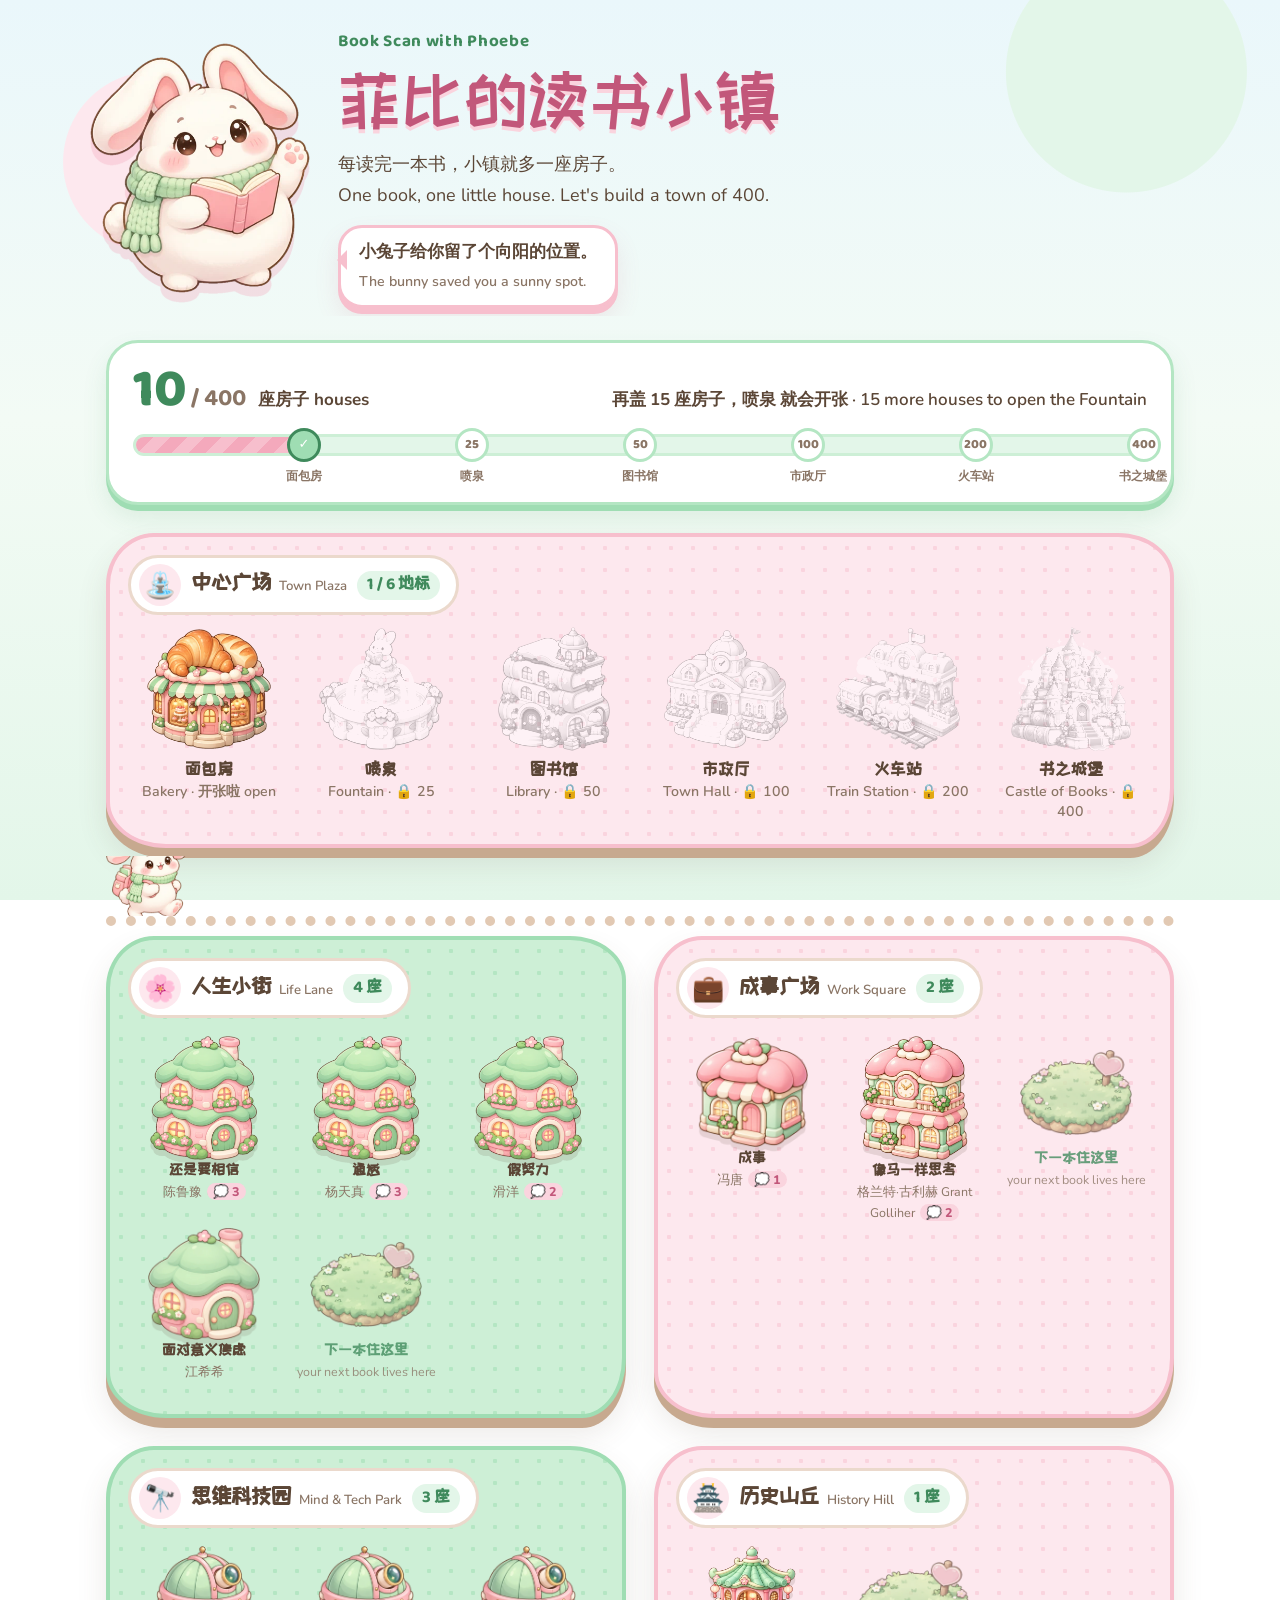
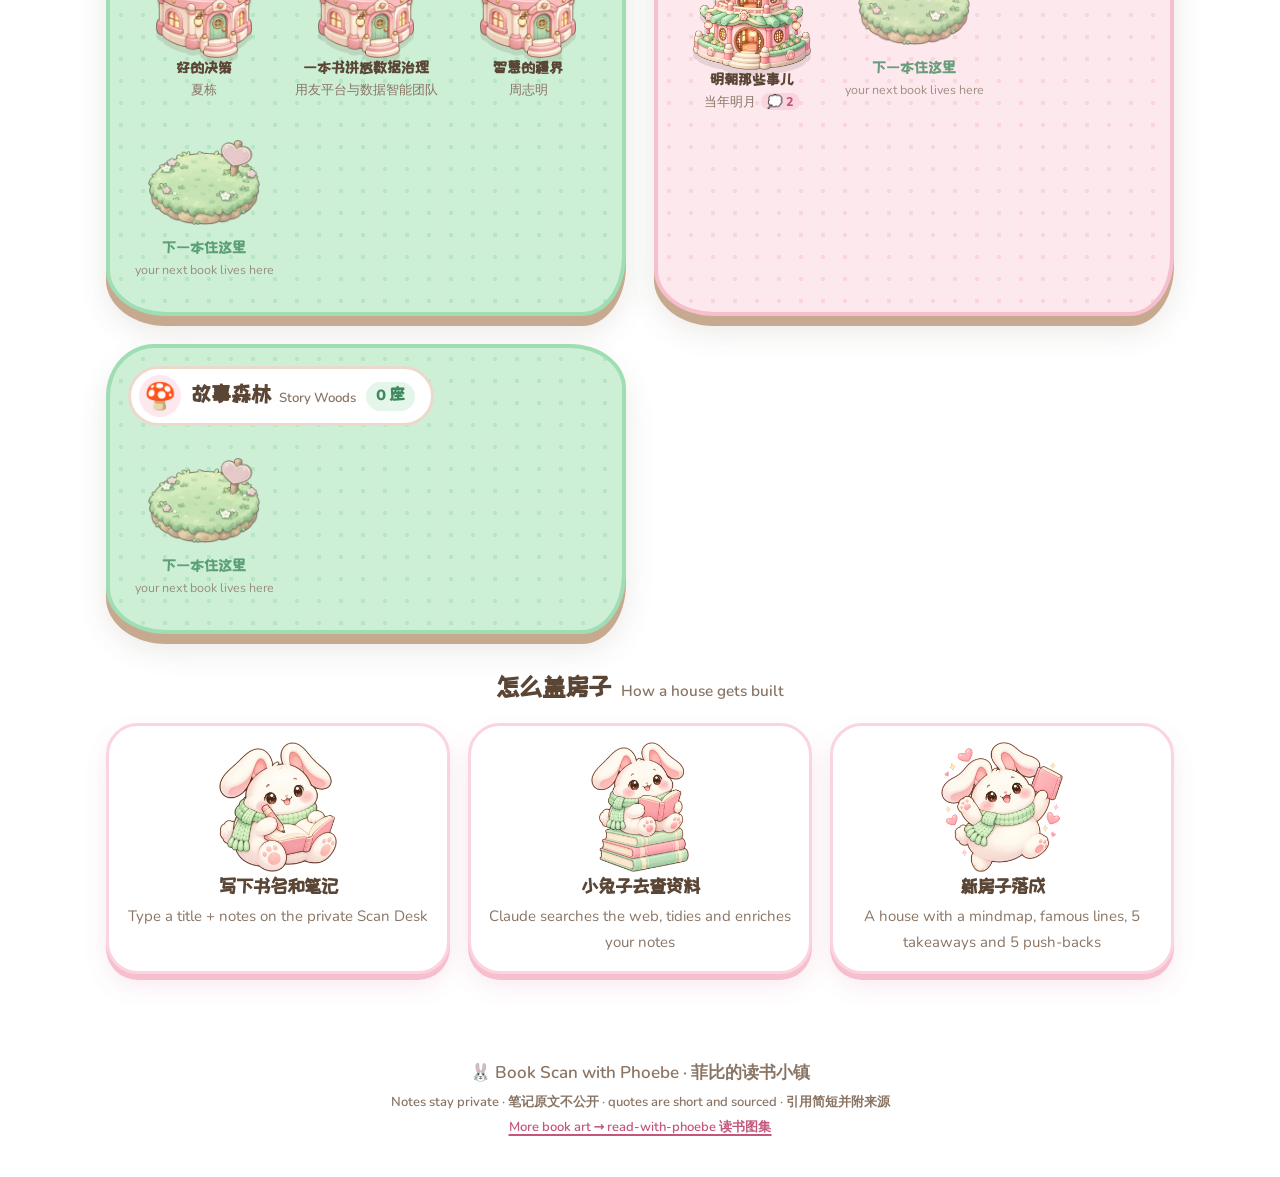
==== docs/index.html @ 1edae089 "Book Scan village: 10 seed houses, Scan Desk, bunny sprite set, book-scan skill Co-Authored-By: Clau" ====
<!doctype html>
<html lang="zh-CN">
<head>
<meta charset="utf-8">
<meta name="viewport" content="width=device-width, initial-scale=1">
<title>Book Scan with Phoebe · 菲比的读书小镇</title>
<meta name="description" content="Phoebe 的读书小镇 · a cute village that grows one house per book">
<link rel="icon" href="assets/sprites/bunny-hero.webp">
<link rel="preconnect" href="https://fonts.googleapis.com">
<link rel="preconnect" href="https://fonts.gstatic.com" crossorigin>
<link href="https://fonts.googleapis.com/css2?family=Baloo+2:wght@500;700;800&family=Nunito:wght@400;600;700&family=ZCOOL+KuaiLe&display=swap" rel="stylesheet">
<link rel="stylesheet" href="assets/village.css">

</head>
<body>

<header class="hero">
  <div class="cloud c1"></div><div class="cloud c2"></div><div class="cloud c3"></div>
  <div class="hero-in">
    <img class="mascot" src="assets/sprites/bunny-hero.webp" alt="Reading bunny mascot" loading="lazy">
    <div>
      <p class="kicker">Book Scan with Phoebe</p>
      <h1>菲比的读书小镇</h1>
      <p class="lede">每读完一本书，小镇就多一座房子。<br>One book, one little house. Let's build a town of 400.</p>
      <div class="bubble" id="bubble">…</div>
    </div>
  </div>
</header>
<main class="town">

<section class="track" aria-label="progress to 400 books">
  <div class="track-top">
    <div class="count"><span class="big">10</span><span class="of">/ 400</span>
      <span class="unit">座房子 houses</span></div>
    <p class="next">再盖 <b>15</b> 座房子，<b>喷泉</b> 就会开张 · 15 more houses to open the Fountain</p>
  </div>
  <div class="bar"><div class="fill" style="width:16.67%"></div>
    <ul class="marks"><li class="mark got" style="left:16.67%"><span class="dot">✓</span><span class="mlabel">面包房</span></li><li class="mark " style="left:33.33%"><span class="dot">25</span><span class="mlabel">喷泉</span></li><li class="mark " style="left:50.00%"><span class="dot">50</span><span class="mlabel">图书馆</span></li><li class="mark " style="left:66.67%"><span class="dot">100</span><span class="mlabel">市政厅</span></li><li class="mark " style="left:83.33%"><span class="dot">200</span><span class="mlabel">火车站</span></li><li class="mark " style="left:100.00%"><span class="dot">400</span><span class="mlabel">书之城堡</span></li></ul></div>
</section>
<section class="island plaza" id="plaza">
  <header class="sign"><span class="semoji">⛲</span><h2>中心广场 <small>Town Plaza</small></h2>
    <span class="scount">1 / 6 地标</span></header>
  <div class="lms"><figure class="lm got">
  <img class="ls" src="assets/sprites/lm-bakery.webp" alt="Bakery" loading="lazy">
  <figcaption>面包房<br><small>Bakery · 开张啦 open</small></figcaption>
</figure><figure class="lm locked">
  <img class="ls" src="assets/sprites/lm-fountain.webp" alt="Fountain" loading="lazy">
  <figcaption>喷泉<br><small>Fountain · 🔒 25</small></figcaption>
</figure><figure class="lm locked">
  <img class="ls" src="assets/sprites/lm-library.webp" alt="Library" loading="lazy">
  <figcaption>图书馆<br><small>Library · 🔒 50</small></figcaption>
</figure><figure class="lm locked">
  <img class="ls" src="assets/sprites/lm-townhall.webp" alt="Town Hall" loading="lazy">
  <figcaption>市政厅<br><small>Town Hall · 🔒 100</small></figcaption>
</figure><figure class="lm locked">
  <img class="ls" src="assets/sprites/lm-station.webp" alt="Train Station" loading="lazy">
  <figcaption>火车站<br><small>Train Station · 🔒 200</small></figcaption>
</figure><figure class="lm locked">
  <img class="ls" src="assets/sprites/lm-castle.webp" alt="Castle of Books" loading="lazy">
  <figcaption>书之城堡<br><small>Castle of Books · 🔒 400</small></figcaption>
</figure></div>
</section>
<div class="walkway" aria-hidden="true"><img class="walker" src="assets/sprites/bunny-walk.webp" alt="" loading="lazy"></div>
<div class="islands">
<section class="island" id="life">
  <header class="sign"><span class="semoji">🌸</span>
    <h2>人生小街 <small>Life Lane</small></h2>
    <span class="scount">4 座</span></header>
  <div class="plots"><a class="house st2" href="books/hai-shi-yao-xiang-xin.html">
  <img class="hs" src="assets/sprites/house-life-2.webp" alt="陈鲁豫：还是要相信" loading="lazy">
  <span class="hname">还是要相信</span>
  <span class="hmeta">陈鲁豫 <span class="tc" title="3 条想法 thoughts">💭 3</span></span>
</a><a class="house st2" href="books/tong-tou.html">
  <img class="hs" src="assets/sprites/house-life-2.webp" alt="通透（杨天真重磅新作）" loading="lazy">
  <span class="hname">通透</span>
  <span class="hmeta">杨天真 <span class="tc" title="3 条想法 thoughts">💭 3</span></span>
</a><a class="house st2" href="books/jia-nu-li.html">
  <img class="hs" src="assets/sprites/house-life-2.webp" alt="假努力：方向不对，一切白费" loading="lazy">
  <span class="hname">假努力</span>
  <span class="hmeta">滑洋 <span class="tc" title="2 条想法 thoughts">💭 2</span></span>
</a><a class="house st1" href="books/yi-yi-jiao-lv.html">
  <img class="hs" src="assets/sprites/house-life-1.webp" alt="面对「意义焦虑」：生活本身就是出口" loading="lazy">
  <span class="hname">面对意义焦虑</span>
  <span class="hmeta">江希希 </span>
</a><a class="house ghost" href="desk.html" title="Plant your next Life Lane book">
  <img class="hs" src="assets/sprites/ghost-plot.webp" alt="empty plot" loading="lazy">
  <span class="hname">下一本住这里</span>
  <span class="hmeta">your next book lives here</span>
</a></div>
</section><section class="island" id="work">
  <header class="sign"><span class="semoji">💼</span>
    <h2>成事广场 <small>Work Square</small></h2>
    <span class="scount">2 座</span></header>
  <div class="plots"><a class="house st1" href="books/cheng-shi.html">
  <img class="hs" src="assets/sprites/house-work-1.webp" alt="成事（冯唐成事学开山之作）" loading="lazy">
  <span class="hname">成事</span>
  <span class="hmeta">冯唐 <span class="tc" title="1 条想法 thoughts">💭 1</span></span>
</a><a class="house st2" href="books/xiang-ma-yi-yang-si-kao.html">
  <img class="hs" src="assets/sprites/house-work-2.webp" alt="像马一样思考：一个非传统牛仔的人生经验、领导力和同理心" loading="lazy">
  <span class="hname">像马一样思考</span>
  <span class="hmeta">格兰特·古利赫 Grant Golliher <span class="tc" title="2 条想法 thoughts">💭 2</span></span>
</a><a class="house ghost" href="desk.html" title="Plant your next Work Square book">
  <img class="hs" src="assets/sprites/ghost-plot.webp" alt="empty plot" loading="lazy">
  <span class="hname">下一本住这里</span>
  <span class="hmeta">your next book lives here</span>
</a></div>
</section><section class="island" id="mind">
  <header class="sign"><span class="semoji">🔭</span>
    <h2>思维科技园 <small>Mind &amp; Tech Park</small></h2>
    <span class="scount">3 座</span></header>
  <div class="plots"><a class="house st1" href="books/hao-de-jue-ce.html">
  <img class="hs" src="assets/sprites/house-mind-1.webp" alt="好的决策" loading="lazy">
  <span class="hname">好的决策</span>
  <span class="hmeta">夏栋 </span>
</a><a class="house st1" href="books/shu-ju-zhi-li.html">
  <img class="hs" src="assets/sprites/house-mind-1.webp" alt="一本书讲透数据治理：战略、方法、工具与实践" loading="lazy">
  <span class="hname">一本书讲透数据治理</span>
  <span class="hmeta">用友平台与数据智能团队 </span>
</a><a class="house st1" href="books/zhi-hui-de-jiang-jie.html">
  <img class="hs" src="assets/sprites/house-mind-1.webp" alt="智慧的疆界：从图灵机到人工智能" loading="lazy">
  <span class="hname">智慧的疆界</span>
  <span class="hmeta">周志明 </span>
</a><a class="house ghost" href="desk.html" title="Plant your next Mind &amp; Tech Park book">
  <img class="hs" src="assets/sprites/ghost-plot.webp" alt="empty plot" loading="lazy">
  <span class="hname">下一本住这里</span>
  <span class="hmeta">your next book lives here</span>
</a></div>
</section><section class="island" id="history">
  <header class="sign"><span class="semoji">🏯</span>
    <h2>历史山丘 <small>History Hill</small></h2>
    <span class="scount">1 座</span></header>
  <div class="plots"><a class="house st2" href="books/ming-chao-na-xie-shi.html">
  <img class="hs" src="assets/sprites/house-history-2.webp" alt="明朝那些事儿（全集）" loading="lazy">
  <span class="hname">明朝那些事儿</span>
  <span class="hmeta">当年明月 <span class="tc" title="2 条想法 thoughts">💭 2</span></span>
</a><a class="house ghost" href="desk.html" title="Plant your next History Hill book">
  <img class="hs" src="assets/sprites/ghost-plot.webp" alt="empty plot" loading="lazy">
  <span class="hname">下一本住这里</span>
  <span class="hmeta">your next book lives here</span>
</a></div>
</section><section class="island" id="story">
  <header class="sign"><span class="semoji">🍄</span>
    <h2>故事森林 <small>Story Woods</small></h2>
    <span class="scount">0 座</span></header>
  <div class="plots"><a class="house ghost" href="desk.html" title="Plant your next Story Woods book">
  <img class="hs" src="assets/sprites/ghost-plot.webp" alt="empty plot" loading="lazy">
  <span class="hname">下一本住这里</span>
  <span class="hmeta">your next book lives here</span>
</a></div>
</section>
</div>
<section class="howto">
  <h2>怎么盖房子 <small>How a house gets built</small></h2>
  <ol class="steps">
    <li><img class="step-img" src="assets/sprites/bunny-write.webp" alt="" loading="lazy"><b>写下书名和笔记</b><span>Type a title + notes on the private Scan Desk</span></li>
    <li><img class="step-img" src="assets/sprites/bunny-reading.webp" alt="" loading="lazy"><b>小兔子去查资料</b><span>Claude searches the web, tidies and enriches your notes</span></li>
    <li><img class="step-img" src="assets/sprites/bunny-cheer.webp" alt="" loading="lazy"><b>新房子落成</b><span>A house with a mindmap, famous lines, 5 takeaways and 5 push-backs</span></li>
  </ol>
</section>
</main>
<script>
(function(){
  var msgs = [["Every 💭 you write makes a house taller.", "每写一条想法，房子就长高一点。"], ["Type any title on the Scan Desk and a sprout appears.", "在扫书台写下书名，就会冒出一棵小芽。"], ["Your next house already has a plot waiting.", "下一本书的空地已经留好啦。"], ["Small notes count. One sentence of your own is a brick.", "一句自己的话，就是一块砖。"], ["The bunny saved you a sunny spot.", "小兔子给你留了个向阳的位置。"]];
  var el = document.getElementById('bubble'), i = Math.floor(Math.random()*msgs.length);
  function show(){ var m = msgs[i % msgs.length]; el.innerHTML = m[1] + '<br><small>' + m[0] + '</small>'; i++; }
  show(); setInterval(show, 6000);
})();
</script>
<footer class="foot">
  <p>🐰 Book Scan with Phoebe · 菲比的读书小镇</p>
  <p class="small">Notes stay private · 笔记原文不公开 · quotes are short and sourced · 引用简短并附来源</p>
  <p class="small"><a href="https://phoebefu6.github.io/read-with-phoebe/">More book art → read-with-phoebe 读书图集</a></p>
</footer>
</body>
</html>
---- docs/assets/village.css ----
/* Book Scan with Phoebe — cute fat village. Light green + light pink. */
:root {
  --mint-50: #F3FBF5;
  --mint-100: #E3F6E9;
  --mint-200: #CDEFD6;
  --mint-300: #B4E6C3;
  --mint-400: #9FDDB3;
  --mint-700: #3F8A5C;
  --pink-50: #FFF6F8;
  --pink-100: #FDE8EE;
  --pink-200: #FAD4DE;
  --pink-300: #F7BFCD;
  --pink-400: #F4A9BC;
  --pink-700: #C2577A;
  --cream: #FFF9EF;
  --sky: #EAF7FB;
  --ink: #5B4636;
  --ink-soft: #8A7565;
  --line: #EBD9CC;
  --r-xl: 32px;
  --r-lg: 24px;
  --r-md: 16px;
  --puff: 0 6px 0 var(--pink-300), 0 12px 24px rgba(194, 87, 122, .12);
  --puff-mint: 0 6px 0 var(--mint-400), 0 12px 24px rgba(63, 138, 92, .12);
  --font-display: "Baloo 2", "ZCOOL KuaiLe", "PingFang SC", system-ui, sans-serif;
  --font-cute-zh: "ZCOOL KuaiLe", "Baloo 2", "PingFang SC", sans-serif;
  --font-body: "Nunito", "PingFang SC", "Hiragino Sans GB", "Microsoft YaHei", system-ui, sans-serif;
}

* { box-sizing: border-box; }
html { scroll-behavior: smooth; }
body {
  margin: 0;
  color: var(--ink);
  font-family: var(--font-body);
  font-size: 17px;
  line-height: 1.7;
  background:
    radial-gradient(circle at 12% 18%, var(--pink-100) 0 90px, transparent 91px),
    radial-gradient(circle at 88% 8%, var(--mint-100) 0 120px, transparent 121px),
    linear-gradient(180deg, var(--sky) 0, var(--mint-50) 420px, var(--mint-100) 100%);
  background-attachment: fixed;
  min-height: 100vh;
}
a { color: var(--pink-700); text-decoration-thickness: 2px; text-underline-offset: 3px; }
h1, h2, h3 { font-family: var(--font-display); line-height: 1.25; margin: 0 0 .4em; }
h2 small, h1 small { font-family: var(--font-body); font-weight: 600; font-size: .6em; color: var(--ink-soft); margin-left: .3em; }
img { max-width: 100%; }

/* ------------------------------------------------------------ hero */
.hero { position: relative; overflow: hidden; padding: 28px 16px 8px; }
.hero-in { position: relative; z-index: 1; max-width: 1100px; margin: 0 auto; display: flex; gap: 28px; align-items: center; }
.mascot { width: 220px; height: auto; flex: none; filter: drop-shadow(0 10px 0 rgba(244, 169, 188, .35)); animation: bob 3.2s ease-in-out infinite; }
.mascot.sm { width: 140px; }
.emoji-sprite.mascot { font-size: 150px; line-height: 1; display: inline-block; text-align: center; }
@keyframes bob { 50% { transform: translateY(-8px) rotate(-1.5deg); } }
.kicker { font-family: var(--font-display); font-weight: 700; color: var(--mint-700); letter-spacing: .04em; margin: 0; }
.hero h1 { font-family: var(--font-cute-zh); font-weight: 400; font-size: clamp(40px, 7vw, 68px); color: var(--pink-700); margin: 0; text-shadow: 0 4px 0 var(--pink-200); }
.lede { font-size: 18px; margin: .4em 0 .8em; }
.bubble {
  position: relative; display: inline-block; background: #fff; border: 3px solid var(--pink-300);
  border-radius: var(--r-lg); padding: 10px 18px; font-weight: 700; box-shadow: var(--puff); max-width: 520px;
  transition: opacity .3s;
}
.bubble small { font-weight: 600; color: var(--ink-soft); }
.bubble::before {
  content: ""; position: absolute; left: -14px; top: 22px; border: 10px solid transparent; border-right-color: var(--pink-300);
}
.cloud { position: absolute; z-index: 0; background: #fff; border-radius: 999px; opacity: .85; animation: drift 40s linear infinite; }
.cloud::before, .cloud::after { content: ""; position: absolute; background: #fff; border-radius: 50%; }
.c1 { width: 120px; height: 40px; top: 30px; left: -140px; }
.c1::before { width: 60px; height: 60px; top: -28px; left: 18px; } .c1::after { width: 44px; height: 44px; top: -18px; left: 62px; }
.c2 { width: 90px; height: 30px; top: 120px; left: -100px; animation-duration: 55s; animation-delay: -20s; }
.c2::before { width: 46px; height: 46px; top: -22px; left: 14px; } .c2::after { width: 34px; height: 34px; top: -14px; left: 46px; }
.c3 { width: 140px; height: 44px; top: 60px; left: -160px; animation-duration: 70s; animation-delay: -45s; }
.c3::before { width: 70px; height: 70px; top: -34px; left: 22px; } .c3::after { width: 50px; height: 50px; top: -20px; left: 76px; }
@keyframes drift { to { transform: translateX(calc(100vw + 300px)); } }

/* ------------------------------------------------------------ progress track */
.town { max-width: 1100px; margin: 0 auto; padding: 8px 16px 40px; }
.track { background: #fff; border-radius: var(--r-xl); padding: 20px 24px 46px; box-shadow: var(--puff-mint); border: 3px solid var(--mint-300); margin: 16px 0 28px; }
.track-top { display: flex; flex-wrap: wrap; gap: 6px 24px; align-items: baseline; justify-content: space-between; }
.count .big { font-family: var(--font-display); font-weight: 800; font-size: 54px; color: var(--mint-700); line-height: 1; }
.count .of { font-family: var(--font-display); font-weight: 700; font-size: 24px; color: var(--ink-soft); margin-left: 4px; }
.count .unit { margin-left: 8px; font-weight: 700; }
.next { margin: 0; font-weight: 600; }
.bar { position: relative; height: 22px; background: var(--mint-100); border-radius: 999px; margin-top: 14px; border: 3px solid var(--mint-200); }
.fill { height: 100%; border-radius: 999px; background: repeating-linear-gradient(-45deg, var(--pink-300) 0 12px, var(--pink-400) 12px 24px); min-width: 16px; animation: shimmer 2s linear infinite; background-size: 34px 34px; }
@keyframes shimmer { to { background-position: 34px 0; } }
.marks { list-style: none; margin: 0; padding: 0; position: absolute; inset: 0; }
.mark { position: absolute; top: 50%; transform: translate(-50%, -50%); text-align: center; }
.mark .dot { display: grid; place-items: center; width: 34px; height: 34px; border-radius: 50%; background: #fff; border: 3px solid var(--mint-300); font-family: var(--font-display); font-weight: 800; font-size: 13px; color: var(--ink-soft); }
.mark.got .dot { background: var(--mint-400); border-color: var(--mint-700); color: #fff; }
.mark .mlabel { position: absolute; top: 38px; left: 50%; transform: translateX(-50%); white-space: nowrap; font-size: 12px; font-weight: 700; color: var(--ink-soft); }
.mark:last-child .mlabel { left: auto; right: -6px; transform: none; }

/* ------------------------------------------------------------ islands */
.islands { display: grid; grid-template-columns: repeat(auto-fit, minmax(min(100%, 500px), 1fr)); gap: 28px; }
.island {
  position: relative; background: var(--mint-200);
  background-image: radial-gradient(var(--mint-300) 2px, transparent 2.5px);
  background-size: 22px 22px;
  border-radius: 48px 56px 44px 60px / 52px 44px 60px 46px;
  padding: 18px 18px 22px; border: 4px solid var(--mint-400);
  box-shadow: 0 10px 0 #C7A98F, 0 16px 30px rgba(91, 70, 54, .12);
}
.island:nth-child(even) { background-color: var(--pink-100); border-color: var(--pink-300); background-image: radial-gradient(var(--pink-200) 2px, transparent 2.5px); }
.plaza { background-color: var(--cream); border-color: var(--pink-300); background-image: radial-gradient(var(--pink-100) 3px, transparent 3.5px); }
.sign { display: flex; align-items: center; gap: 10px; background: #fff; border-radius: 999px; padding: 6px 16px 6px 8px; width: fit-content; max-width: 100%; border: 3px solid var(--line); margin-bottom: 12px; }
.sign h2 { font-size: 22px; margin: 0; }
.semoji { font-size: 26px; background: var(--pink-100); border-radius: 50%; width: 42px; height: 42px; display: grid; place-items: center; }
.scount { font-family: var(--font-display); font-weight: 700; background: var(--mint-100); color: var(--mint-700); padding: 0 10px; border-radius: 999px; }

.plots { display: grid; grid-template-columns: repeat(auto-fill, minmax(128px, 1fr)); gap: 10px; }
.house { display: flex; flex-direction: column; align-items: center; text-align: center; text-decoration: none; color: var(--ink); padding: 6px 4px 10px; border-radius: var(--r-md); transition: transform .18s; }
.house:hover, .house:focus-visible { transform: translateY(-6px) scale(1.04); background: rgba(255, 255, 255, .55); }
.house .hs { width: 112px; height: 112px; object-fit: contain; filter: drop-shadow(0 6px 0 rgba(91, 70, 54, .14)); }
.house.st2 .hs { width: 124px; height: 124px; }
.house.st3 .hs { width: 136px; height: 136px; }
.emoji-sprite.hs { font-size: 72px; line-height: 112px; display: block; }
.hname { font-family: var(--font-display); font-weight: 700; font-size: 15px; line-height: 1.25; margin-top: 2px; }
.hmeta { font-size: 12.5px; color: var(--ink-soft); }
.tc { background: var(--pink-200); color: var(--pink-700); font-weight: 800; border-radius: 999px; padding: 0 6px; margin-left: 2px; }
.house.ghost { opacity: .78; }
.house.ghost .hs { filter: saturate(.7); }
.house.ghost:hover { opacity: 1; }
.house.ghost .hname { color: var(--mint-700); }
.house.sprout .hs { width: 84px; height: 84px; margin: 14px 0; }

.lms { display: grid; grid-template-columns: repeat(auto-fill, minmax(140px, 1fr)); gap: 10px; }
.lm { margin: 0; text-align: center; }
.lm .ls { width: 124px; height: 124px; object-fit: contain; }
.emoji-sprite.ls { font-size: 72px; line-height: 124px; display: block; }
.lm.locked .ls { filter: grayscale(1) brightness(1.25) opacity(.45); }
.lm figcaption { font-family: var(--font-display); font-weight: 700; line-height: 1.2; }
.lm figcaption small { font-family: var(--font-body); color: var(--ink-soft); font-weight: 600; }

.walkway { position: relative; height: 70px; margin: 8px 0 10px; border-bottom: 10px dotted #E2C9B3; overflow: hidden; }
.walker { position: absolute; bottom: -4px; width: 80px; height: auto; animation: walk 22s linear infinite; }
.emoji-sprite.walker { font-size: 50px; }
@keyframes walk { from { left: -90px; } to { left: 100%; } }

/* ------------------------------------------------------------ how-to */
.howto { margin-top: 40px; text-align: center; }
.steps { list-style: none; padding: 0; display: grid; grid-template-columns: repeat(auto-fit, minmax(220px, 1fr)); gap: 18px; counter-reset: s; }
.steps li { background: #fff; border-radius: var(--r-xl); padding: 16px; box-shadow: var(--puff); border: 3px solid var(--pink-200); display: flex; flex-direction: column; align-items: center; }
.steps b { font-family: var(--font-display); font-size: 19px; }
.steps span:not(.emoji-sprite) { color: var(--ink-soft); font-size: 15px; }
.step-img { width: 130px; height: 130px; object-fit: contain; }
.emoji-sprite.step-img { font-size: 80px; line-height: 130px; }

/* ------------------------------------------------------------ book page */
.page { max-width: 900px; margin: 0 auto; padding: 20px 16px 40px; }
.page.narrow { max-width: 640px; }
.back { display: inline-block; font-family: var(--font-display); font-weight: 700; text-decoration: none; background: #fff; border: 3px solid var(--line); border-radius: 999px; padding: 4px 16px; margin-bottom: 16px; }
.card { background: #fff; border-radius: var(--r-xl); padding: 22px 24px; margin-bottom: 22px; border: 3px solid var(--pink-200); box-shadow: var(--puff); }
.card.center { text-align: center; }
.card.mint { background: var(--mint-50); border-color: var(--mint-300); box-shadow: var(--puff-mint); }
.card.pinkc { background: var(--pink-50); }
.card h2 { font-size: 26px; }
.bookhead { display: grid; grid-template-columns: 220px 1fr; gap: 20px; align-items: start; background: linear-gradient(160deg, #fff 40%, var(--mint-100)); }
.bh-art { text-align: center; }
.bh-house { width: 210px; height: 210px; object-fit: contain; animation: bob 4s ease-in-out infinite; }
.emoji-sprite.bh-house { font-size: 140px; line-height: 210px; display: block; }
.grow { font-size: 13.5px; font-weight: 700; color: var(--mint-700); background: var(--mint-100); border-radius: 999px; padding: 2px 10px; display: inline-block; }
.bookhead h1 { font-size: clamp(28px, 5vw, 42px); color: var(--pink-700); margin: 0; }
.author { font-weight: 700; color: var(--ink-soft); margin: 0 0 .6em; }
.intro { margin: 0; }
.intro-src { margin: .2em 0 .6em; }
.src { font-size: 13px; color: var(--ink-soft); }
a.src { color: var(--mint-700); }
.pills { display: flex; flex-wrap: wrap; gap: 8px; }
.pill { background: var(--pink-100); border-radius: 999px; padding: 2px 12px; font-weight: 700; text-decoration: none; font-size: 14px; }
.jump { position: sticky; top: 8px; z-index: 5; display: flex; gap: 8px; overflow-x: auto; padding: 8px; margin: 0 0 22px; background: rgba(255, 255, 255, .85); backdrop-filter: blur(6px); border-radius: 999px; border: 3px solid var(--mint-200); scrollbar-width: none; }
.jump a { flex: none; text-decoration: none; font-weight: 800; font-size: 14px; color: var(--ink); background: var(--mint-100); padding: 4px 12px; border-radius: 999px; }
.jump a:hover { background: var(--pink-200); }

.quotes { list-style: none; padding: 0; margin: 0; display: grid; gap: 12px; }
.quotes li { background: var(--pink-50); border-radius: var(--r-lg); padding: 12px 18px; border: 2px dashed var(--pink-300); }
.quotes blockquote { margin: 0; font-family: var(--font-display); font-size: 19px; font-weight: 600; }

.takes, .pushes { padding-left: 0; list-style: none; counter-reset: n; margin: 0; display: grid; gap: 14px; }
.takes li, .pushes li { counter-increment: n; position: relative; background: #fff; border-radius: var(--r-lg); padding: 14px 18px 12px 62px; border: 2px solid var(--mint-200); }
.pushes li { border-color: var(--pink-200); }
.takes li::before, .pushes li::before { content: counter(n); position: absolute; left: 14px; top: 14px; width: 36px; height: 36px; border-radius: 50%; display: grid; place-items: center; font-family: var(--font-display); font-weight: 800; color: #fff; background: var(--mint-400); }
.pushes li::before { background: var(--pink-400); }
.takes h3 { font-size: 19px; margin-bottom: .2em; }
.takes p, .pushes p { margin: .2em 0; }
.tag { display: inline-block; font-size: 12px; font-weight: 800; background: var(--mint-100); color: var(--mint-700); padding: 0 8px; border-radius: 999px; margin-right: 6px; vertical-align: 2px; }
.tag.pink { background: var(--pink-200); color: var(--pink-700); }
.claim { font-weight: 700; }
.who { margin-top: 4px !important; }

.hint { color: var(--ink-soft); font-size: 14px; margin-top: -6px; }
.mmwrap { height: 560px; background: var(--mint-50); border-radius: var(--r-lg); border: 2px solid var(--mint-200); overflow: hidden; }
#mm { width: 100%; height: 100%; }
#mm .markmap-foreign { font-family: var(--font-body); color: var(--ink); }

.nsec h3 { color: var(--mint-700); font-size: 20px; margin-top: .6em; }
.thoughts { list-style: none; padding: 0; margin: 0; display: grid; gap: 10px; }
.thoughts li { background: var(--pink-50); border-radius: var(--r-md); padding: 10px 14px; font-weight: 600; }
.thoughts li.empty { background: var(--mint-50); color: var(--ink-soft); font-weight: 600; }
.pn { display: flex; justify-content: space-between; gap: 12px; font-family: var(--font-display); font-weight: 700; }
.pn a { text-decoration: none; background: #fff; border-radius: 999px; padding: 6px 16px; border: 3px solid var(--line); }

/* ------------------------------------------------------------ footer */
.foot { text-align: center; padding: 24px 16px 36px; color: var(--ink-soft); font-weight: 600; }
.foot p { margin: .2em 0; }
.small { font-size: 13px; }

/* ------------------------------------------------------------ phone */
@media (max-width: 640px) {
  body { font-size: 16px; }
  .hero-in { flex-direction: column; text-align: center; gap: 8px; }
  .mascot { width: 160px; }
  .bubble::before { display: none; }
  .bookhead { grid-template-columns: 1fr; text-align: center; }
  .bh-house { width: 170px; height: 170px; }
  .track { padding: 16px 16px 46px; }
  .mark .mlabel { display: none; }
  .mark .dot { width: 28px; height: 28px; font-size: 11px; }
  .plots { grid-template-columns: repeat(auto-fill, minmax(104px, 1fr)); }
  .house .hs, .house.st2 .hs, .house.st3 .hs { width: 96px; height: 96px; }
  .takes li, .pushes li { padding-left: 54px; }
  .mmwrap { height: 440px; }
  .card { padding: 18px 16px; }
}
@media (prefers-reduced-motion: reduce) {
  *, *::before, *::after { animation: none !important; transition: none !important; }
}
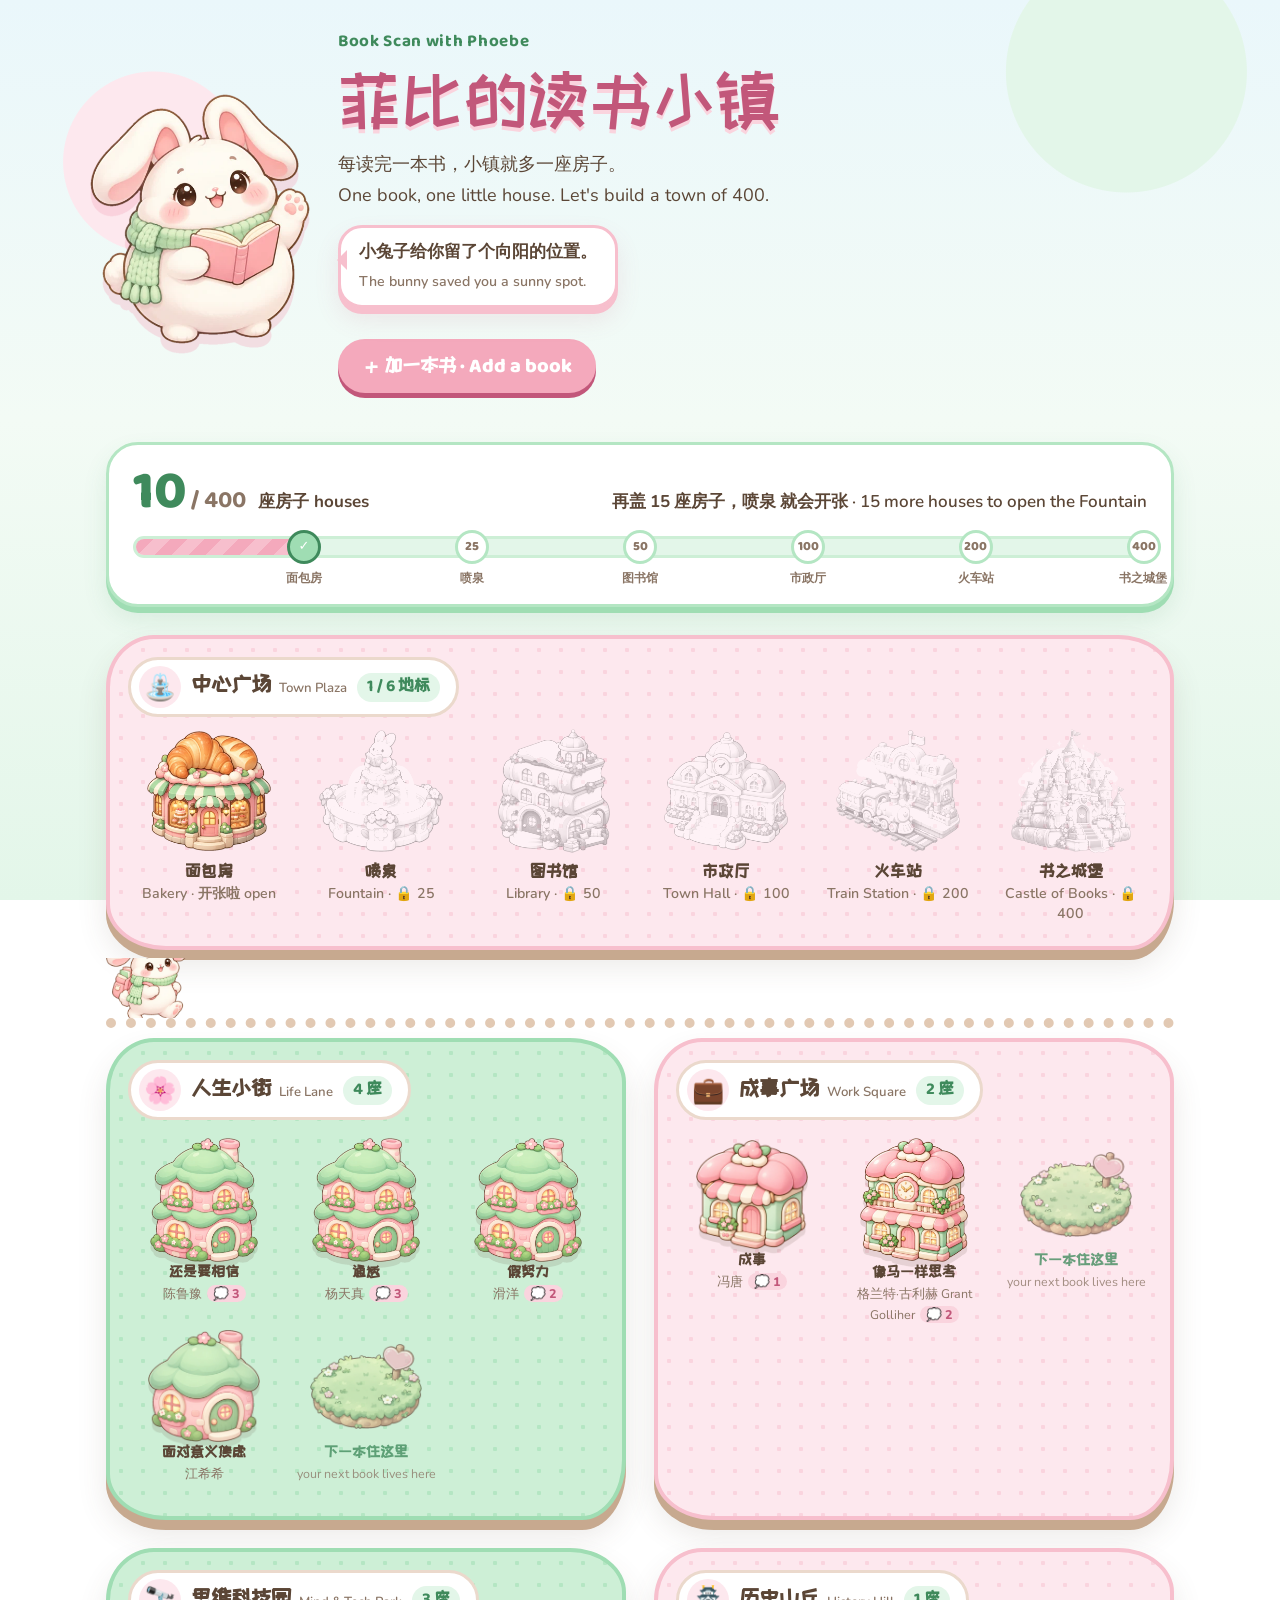
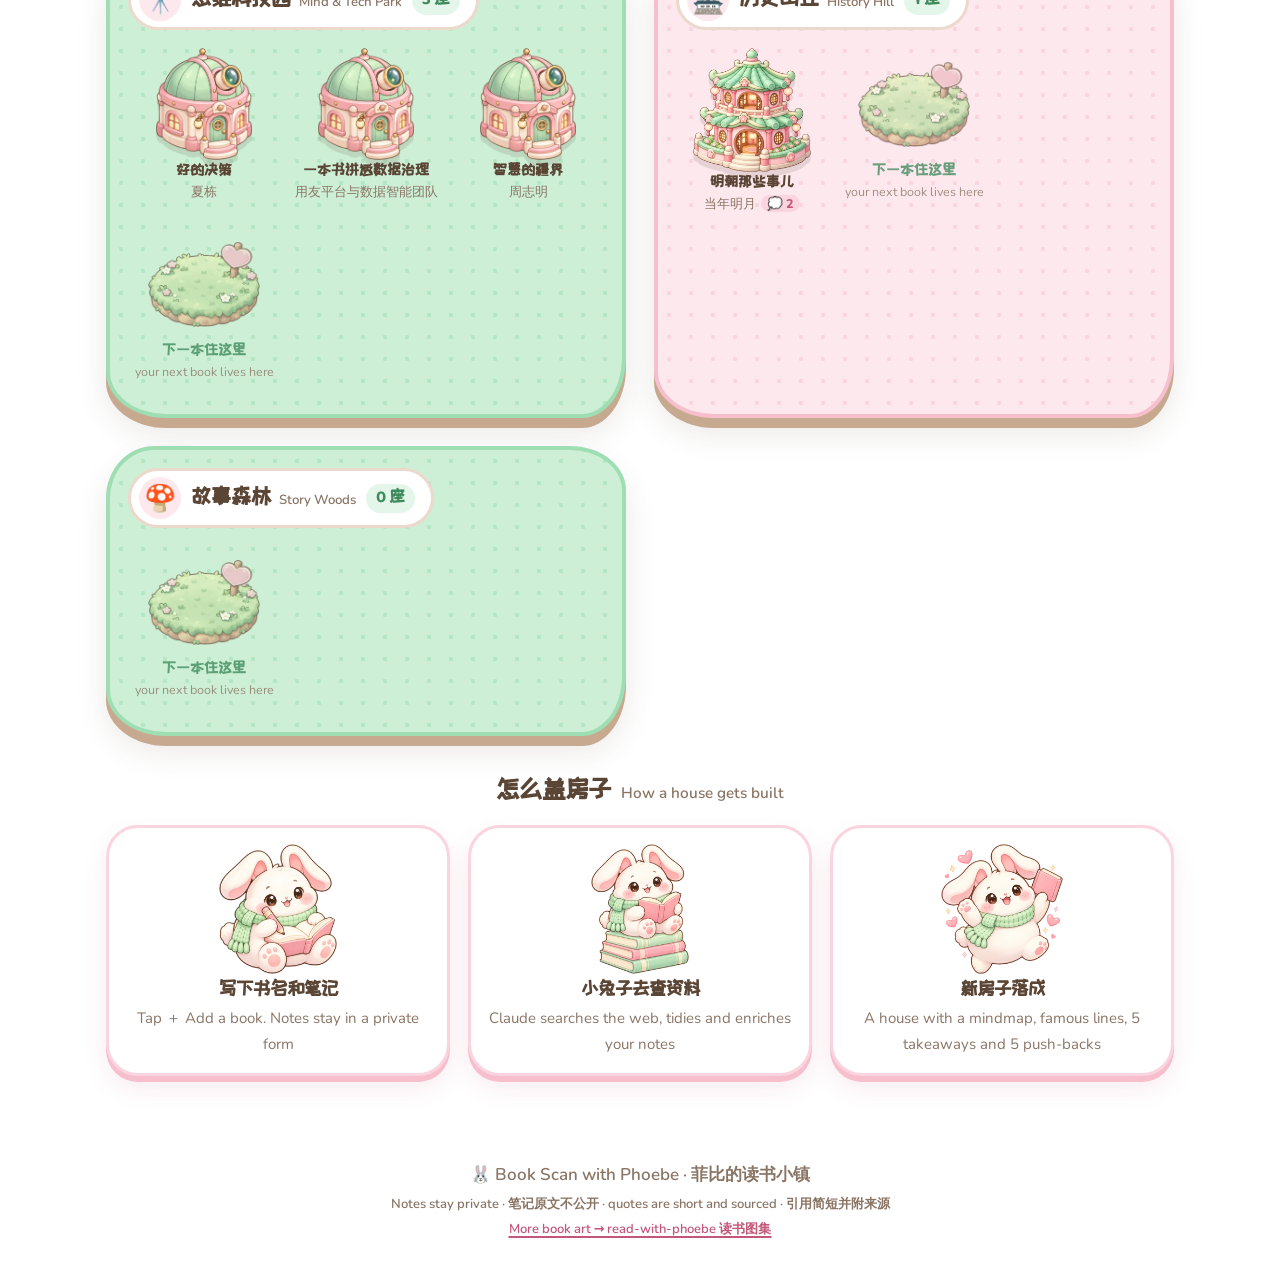
==== commit e314bd02: "Add books from the website: private vault form, auto sprout workflow, auto-created categories Co-Aut" ====
--- a/docs/index.html
+++ b/docs/index.html
@@ -23,6 +23,7 @@
       <h1>菲比的读书小镇</h1>
       <p class="lede">每读完一本书，小镇就多一座房子。<br>One book, one little house. Let's build a town of 400.</p>
       <div class="bubble" id="bubble">…</div>
+      <p><a class="addbig" href="add.html">＋ 加一本书 · Add a book</a></p>
     </div>
   </div>
 </header>
@@ -82,7 +83,7 @@
   <img class="hs" src="assets/sprites/house-life-1.webp" alt="面对「意义焦虑」：生活本身就是出口" loading="lazy">
   <span class="hname">面对意义焦虑</span>
   <span class="hmeta">江希希 </span>
-</a><a class="house ghost" href="desk.html" title="Plant your next Life Lane book">
+</a><a class="house ghost" href="add.html" title="Plant your next Life Lane book">
   <img class="hs" src="assets/sprites/ghost-plot.webp" alt="empty plot" loading="lazy">
   <span class="hname">下一本住这里</span>
   <span class="hmeta">your next book lives here</span>
@@ -99,7 +100,7 @@
   <img class="hs" src="assets/sprites/house-work-2.webp" alt="像马一样思考：一个非传统牛仔的人生经验、领导力和同理心" loading="lazy">
   <span class="hname">像马一样思考</span>
   <span class="hmeta">格兰特·古利赫 Grant Golliher <span class="tc" title="2 条想法 thoughts">💭 2</span></span>
-</a><a class="house ghost" href="desk.html" title="Plant your next Work Square book">
+</a><a class="house ghost" href="add.html" title="Plant your next Work Square book">
   <img class="hs" src="assets/sprites/ghost-plot.webp" alt="empty plot" loading="lazy">
   <span class="hname">下一本住这里</span>
   <span class="hmeta">your next book lives here</span>
@@ -120,7 +121,7 @@
   <img class="hs" src="assets/sprites/house-mind-1.webp" alt="智慧的疆界：从图灵机到人工智能" loading="lazy">
   <span class="hname">智慧的疆界</span>
   <span class="hmeta">周志明 </span>
-</a><a class="house ghost" href="desk.html" title="Plant your next Mind &amp; Tech Park book">
+</a><a class="house ghost" href="add.html" title="Plant your next Mind &amp; Tech Park book">
   <img class="hs" src="assets/sprites/ghost-plot.webp" alt="empty plot" loading="lazy">
   <span class="hname">下一本住这里</span>
   <span class="hmeta">your next book lives here</span>
@@ -133,7 +134,7 @@
   <img class="hs" src="assets/sprites/house-history-2.webp" alt="明朝那些事儿（全集）" loading="lazy">
   <span class="hname">明朝那些事儿</span>
   <span class="hmeta">当年明月 <span class="tc" title="2 条想法 thoughts">💭 2</span></span>
-</a><a class="house ghost" href="desk.html" title="Plant your next History Hill book">
+</a><a class="house ghost" href="add.html" title="Plant your next History Hill book">
   <img class="hs" src="assets/sprites/ghost-plot.webp" alt="empty plot" loading="lazy">
   <span class="hname">下一本住这里</span>
   <span class="hmeta">your next book lives here</span>
@@ -142,7 +143,7 @@
   <header class="sign"><span class="semoji">🍄</span>
     <h2>故事森林 <small>Story Woods</small></h2>
     <span class="scount">0 座</span></header>
-  <div class="plots"><a class="house ghost" href="desk.html" title="Plant your next Story Woods book">
+  <div class="plots"><a class="house ghost" href="add.html" title="Plant your next Story Woods book">
   <img class="hs" src="assets/sprites/ghost-plot.webp" alt="empty plot" loading="lazy">
   <span class="hname">下一本住这里</span>
   <span class="hmeta">your next book lives here</span>
@@ -152,7 +153,7 @@
 <section class="howto">
   <h2>怎么盖房子 <small>How a house gets built</small></h2>
   <ol class="steps">
-    <li><img class="step-img" src="assets/sprites/bunny-write.webp" alt="" loading="lazy"><b>写下书名和笔记</b><span>Type a title + notes on the private Scan Desk</span></li>
+    <li><img class="step-img" src="assets/sprites/bunny-write.webp" alt="" loading="lazy"><b>写下书名和笔记</b><span>Tap ＋ Add a book. Notes stay in a private form</span></li>
     <li><img class="step-img" src="assets/sprites/bunny-reading.webp" alt="" loading="lazy"><b>小兔子去查资料</b><span>Claude searches the web, tidies and enriches your notes</span></li>
     <li><img class="step-img" src="assets/sprites/bunny-cheer.webp" alt="" loading="lazy"><b>新房子落成</b><span>A house with a mindmap, famous lines, 5 takeaways and 5 push-backs</span></li>
   </ol>
--- a/docs/assets/village.css
+++ b/docs/assets/village.css
@@ -228,3 +228,24 @@
 @media (prefers-reduced-motion: reduce) {
   *, *::before, *::after { animation: none !important; transition: none !important; }
 }
+
+/* ------------------------------------------------------------ add a book */
+.addbig { display: inline-block; margin-top: 14px; font-family: var(--font-display); font-weight: 800; font-size: 20px; text-decoration: none; color: #fff; background: var(--pink-400); padding: 10px 24px; border-radius: 999px; box-shadow: 0 5px 0 var(--pink-700); transition: transform .1s, box-shadow .1s; }
+.addbig:hover { transform: translateY(-2px); }
+.addbig:active { transform: translateY(4px); box-shadow: 0 1px 0 var(--pink-700); }
+.addcard .center { text-align: center; }
+.addcard h1 { color: var(--pink-700); font-size: 34px; }
+.addcard label { display: block; font-family: var(--font-display); font-weight: 700; margin: 14px 0 6px; font-size: 17px; }
+.addcard label small { font-family: var(--font-body); font-weight: 600; color: var(--ink-soft); font-size: 13px; }
+.addcard input, .addcard select { width: 100%; font: inherit; color: var(--ink); background: var(--cream); border: 3px solid var(--pink-200); border-radius: var(--r-md); padding: 10px 14px; outline: none; }
+.addcard input:focus, .addcard select:focus { border-color: var(--pink-400); box-shadow: 0 0 0 4px var(--pink-100); }
+#cn { margin-top: 8px; }
+.addbtns { display: grid; grid-template-columns: 1fr 1fr; gap: 12px; margin: 22px 0 10px; }
+.btn { font-family: var(--font-display); font-weight: 800; font-size: 18px; border: none; cursor: pointer; border-radius: var(--r-lg); padding: 12px 14px; color: #fff; background: var(--pink-400); box-shadow: 0 5px 0 var(--pink-700); transition: transform .1s, box-shadow .1s; line-height: 1.3; }
+.btn small { display: block; font-family: var(--font-body); font-weight: 700; font-size: 12.5px; opacity: .9; }
+.btn:active { transform: translateY(4px); box-shadow: 0 1px 0 var(--pink-700); }
+.btn.mint { background: var(--mint-400); color: var(--ink); box-shadow: 0 5px 0 var(--mint-700); }
+.btn.mint:active { box-shadow: 0 1px 0 var(--mint-700); }
+.shake { animation: shake .4s; border-color: var(--pink-700) !important; }
+@keyframes shake { 25% { transform: translateX(-6px); } 75% { transform: translateX(6px); } }
+@media (max-width: 640px) { .addbtns { grid-template-columns: 1fr; } }
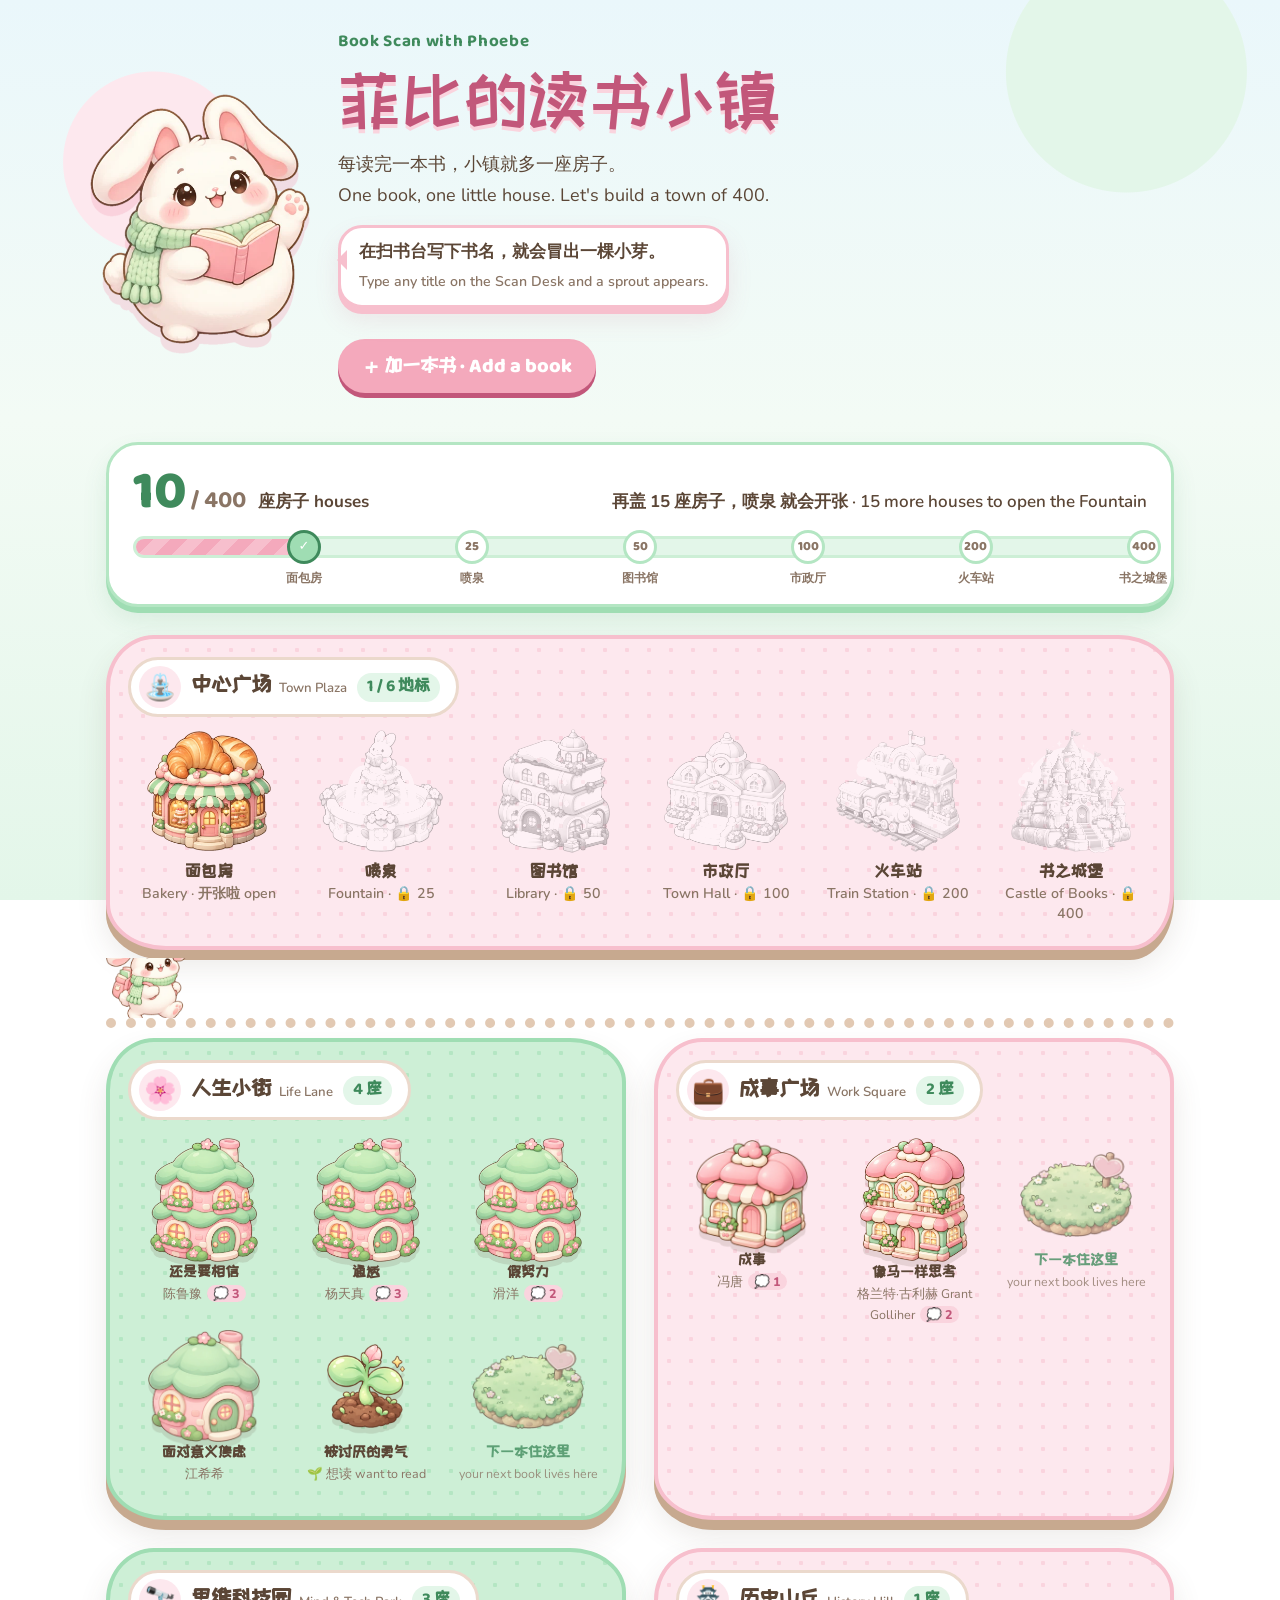
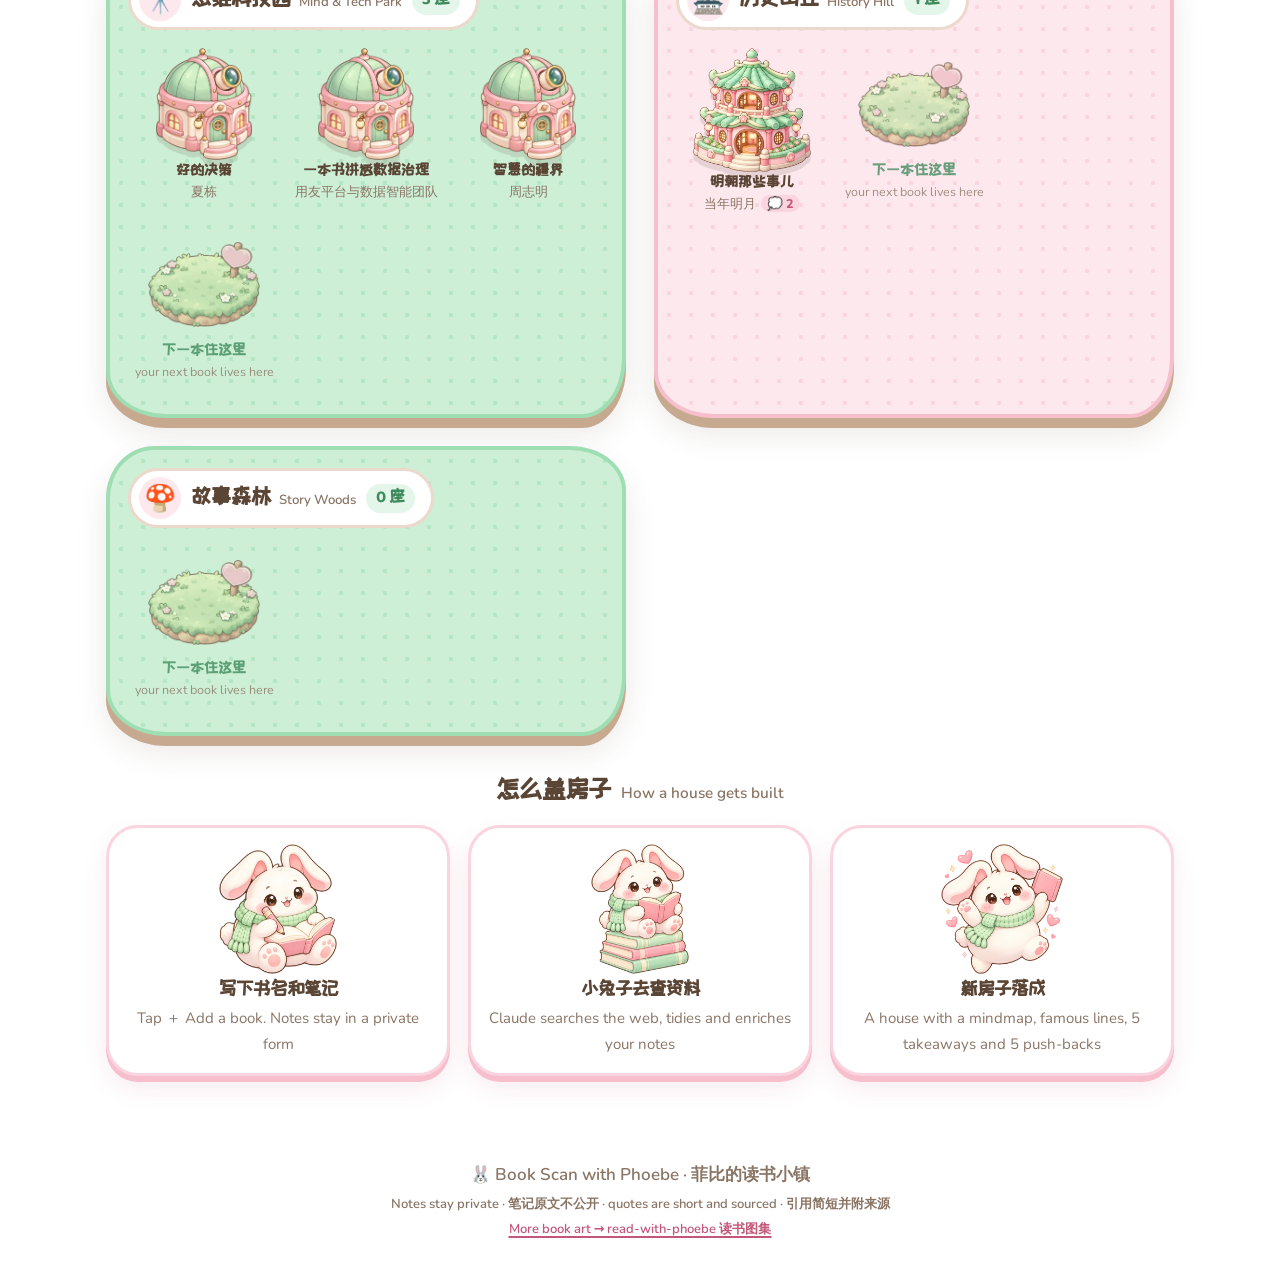
==== commit 40573b9c: "🌱 sprout: 1" ====
--- a/docs/index.html
+++ b/docs/index.html
@@ -83,7 +83,11 @@
   <img class="hs" src="assets/sprites/house-life-1.webp" alt="面对「意义焦虑」：生活本身就是出口" loading="lazy">
   <span class="hname">面对意义焦虑</span>
   <span class="hmeta">江希希 </span>
-</a><a class="house ghost" href="add.html" title="Plant your next Life Lane book">
+</a><div class="house sprout" title="想读 want to read">
+  <img class="hs" src="assets/sprites/sprout.webp" alt="被讨厌的勇气" loading="lazy">
+  <span class="hname">被讨厌的勇气</span>
+  <span class="hmeta">🌱 想读 want to read</span>
+</div><a class="house ghost" href="add.html" title="Plant your next Life Lane book">
   <img class="hs" src="assets/sprites/ghost-plot.webp" alt="empty plot" loading="lazy">
   <span class="hname">下一本住这里</span>
   <span class="hmeta">your next book lives here</span>
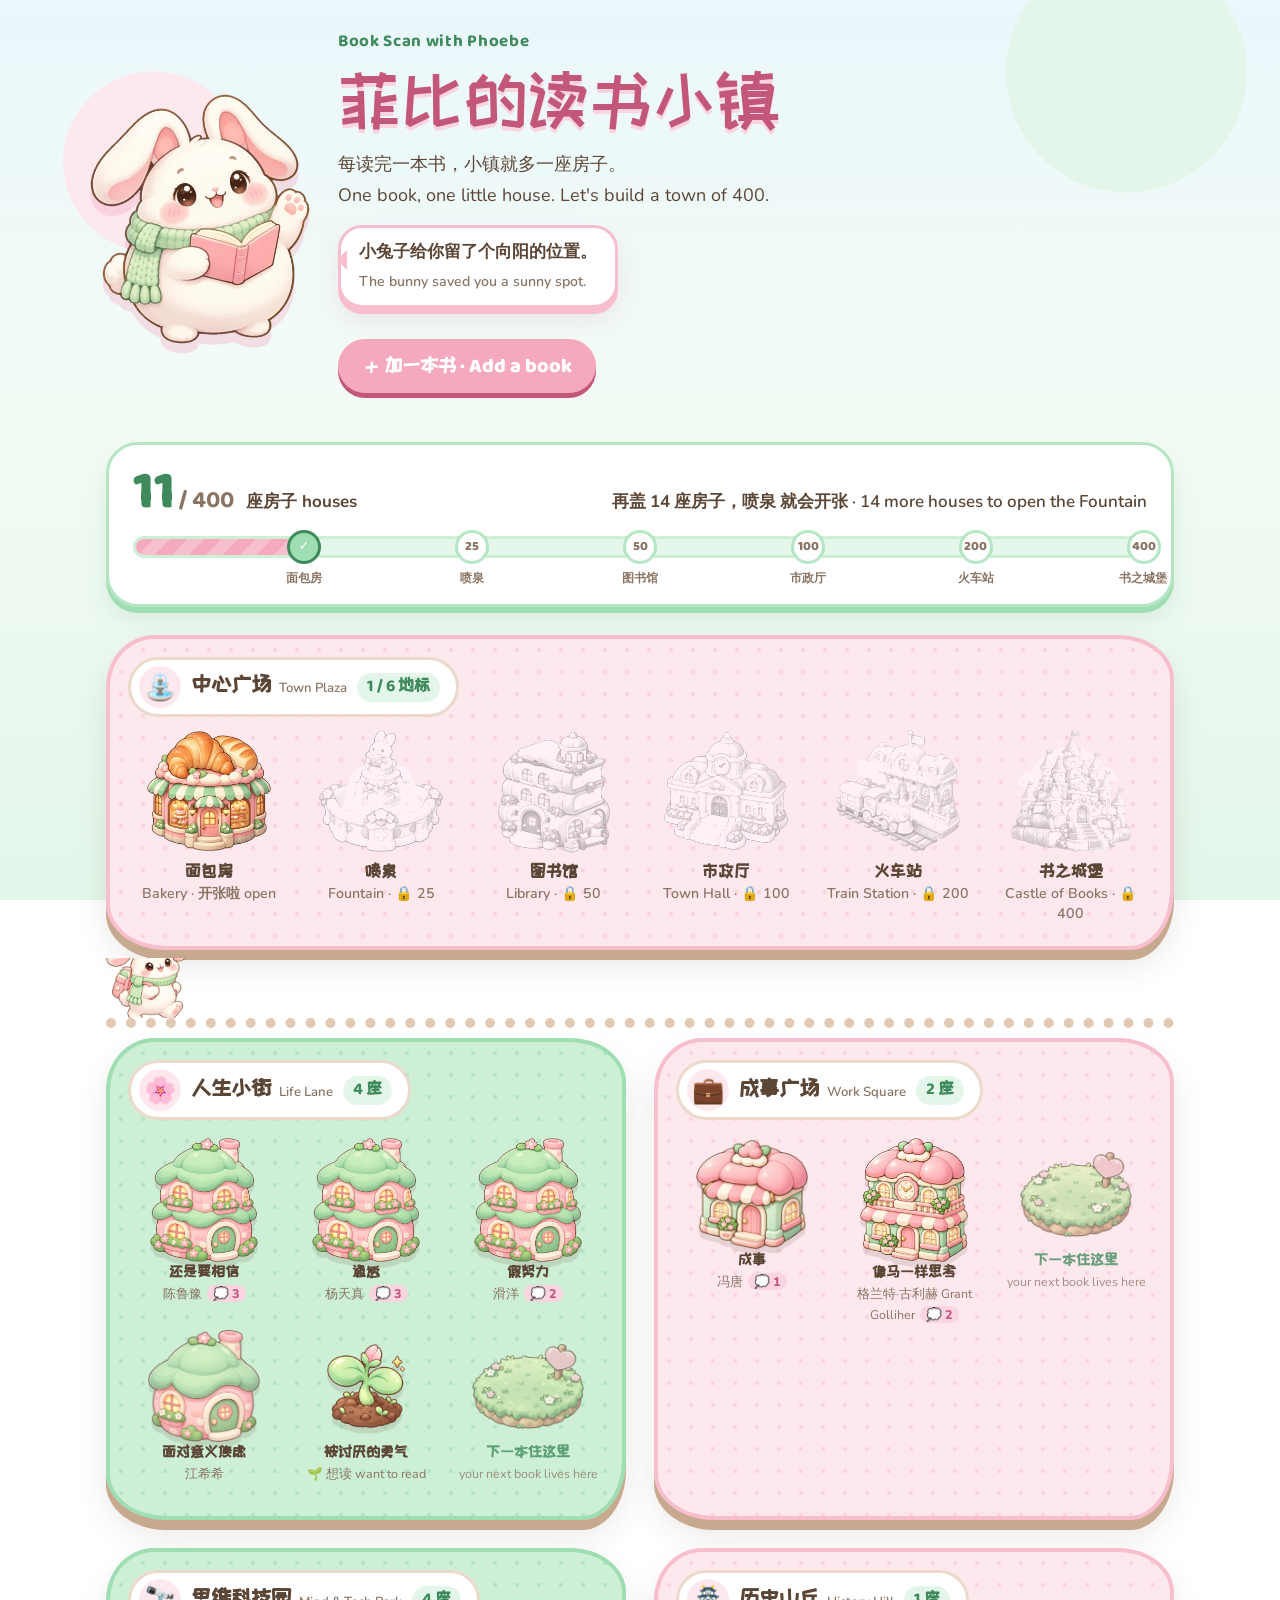
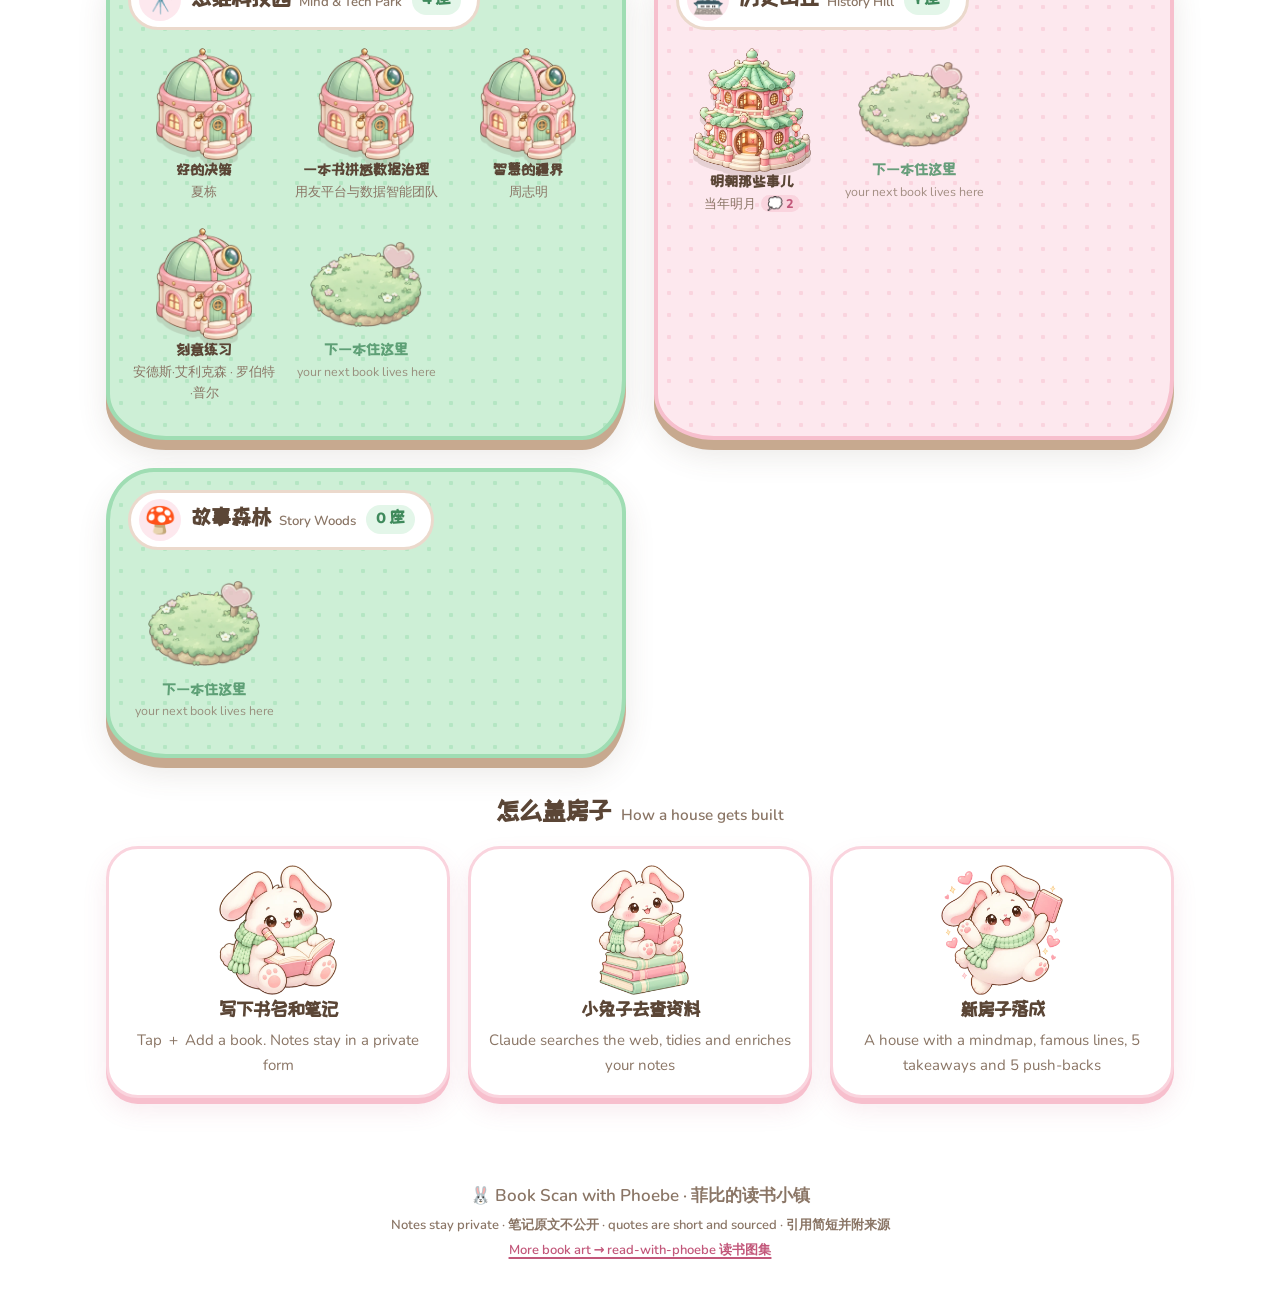
==== commit be7e0f84: "🏠 Scan 刻意练习; queue reads closed requests too Co-Authored-By: Claude Opus 5.5 <noreply@anthropic.com>" ====
--- a/docs/index.html
+++ b/docs/index.html
@@ -31,11 +31,11 @@
 
 <section class="track" aria-label="progress to 400 books">
   <div class="track-top">
-    <div class="count"><span class="big">10</span><span class="of">/ 400</span>
+    <div class="count"><span class="big">11</span><span class="of">/ 400</span>
       <span class="unit">座房子 houses</span></div>
-    <p class="next">再盖 <b>15</b> 座房子，<b>喷泉</b> 就会开张 · 15 more houses to open the Fountain</p>
+    <p class="next">再盖 <b>14</b> 座房子，<b>喷泉</b> 就会开张 · 14 more houses to open the Fountain</p>
   </div>
-  <div class="bar"><div class="fill" style="width:16.67%"></div>
+  <div class="bar"><div class="fill" style="width:17.78%"></div>
     <ul class="marks"><li class="mark got" style="left:16.67%"><span class="dot">✓</span><span class="mlabel">面包房</span></li><li class="mark " style="left:33.33%"><span class="dot">25</span><span class="mlabel">喷泉</span></li><li class="mark " style="left:50.00%"><span class="dot">50</span><span class="mlabel">图书馆</span></li><li class="mark " style="left:66.67%"><span class="dot">100</span><span class="mlabel">市政厅</span></li><li class="mark " style="left:83.33%"><span class="dot">200</span><span class="mlabel">火车站</span></li><li class="mark " style="left:100.00%"><span class="dot">400</span><span class="mlabel">书之城堡</span></li></ul></div>
 </section>
 <section class="island plaza" id="plaza">
@@ -112,7 +112,7 @@
 </section><section class="island" id="mind">
   <header class="sign"><span class="semoji">🔭</span>
     <h2>思维科技园 <small>Mind &amp; Tech Park</small></h2>
-    <span class="scount">3 座</span></header>
+    <span class="scount">4 座</span></header>
   <div class="plots"><a class="house st1" href="books/hao-de-jue-ce.html">
   <img class="hs" src="assets/sprites/house-mind-1.webp" alt="好的决策" loading="lazy">
   <span class="hname">好的决策</span>
@@ -125,6 +125,10 @@
   <img class="hs" src="assets/sprites/house-mind-1.webp" alt="智慧的疆界：从图灵机到人工智能" loading="lazy">
   <span class="hname">智慧的疆界</span>
   <span class="hmeta">周志明 </span>
+</a><a class="house st1" href="books/ke-yi-lian-xi.html">
+  <img class="hs" src="assets/sprites/house-mind-1.webp" alt="刻意练习：如何从新手到大师" loading="lazy">
+  <span class="hname">刻意练习</span>
+  <span class="hmeta">安德斯·艾利克森 · 罗伯特·普尔 </span>
 </a><a class="house ghost" href="add.html" title="Plant your next Mind &amp; Tech Park book">
   <img class="hs" src="assets/sprites/ghost-plot.webp" alt="empty plot" loading="lazy">
   <span class="hname">下一本住这里</span>
